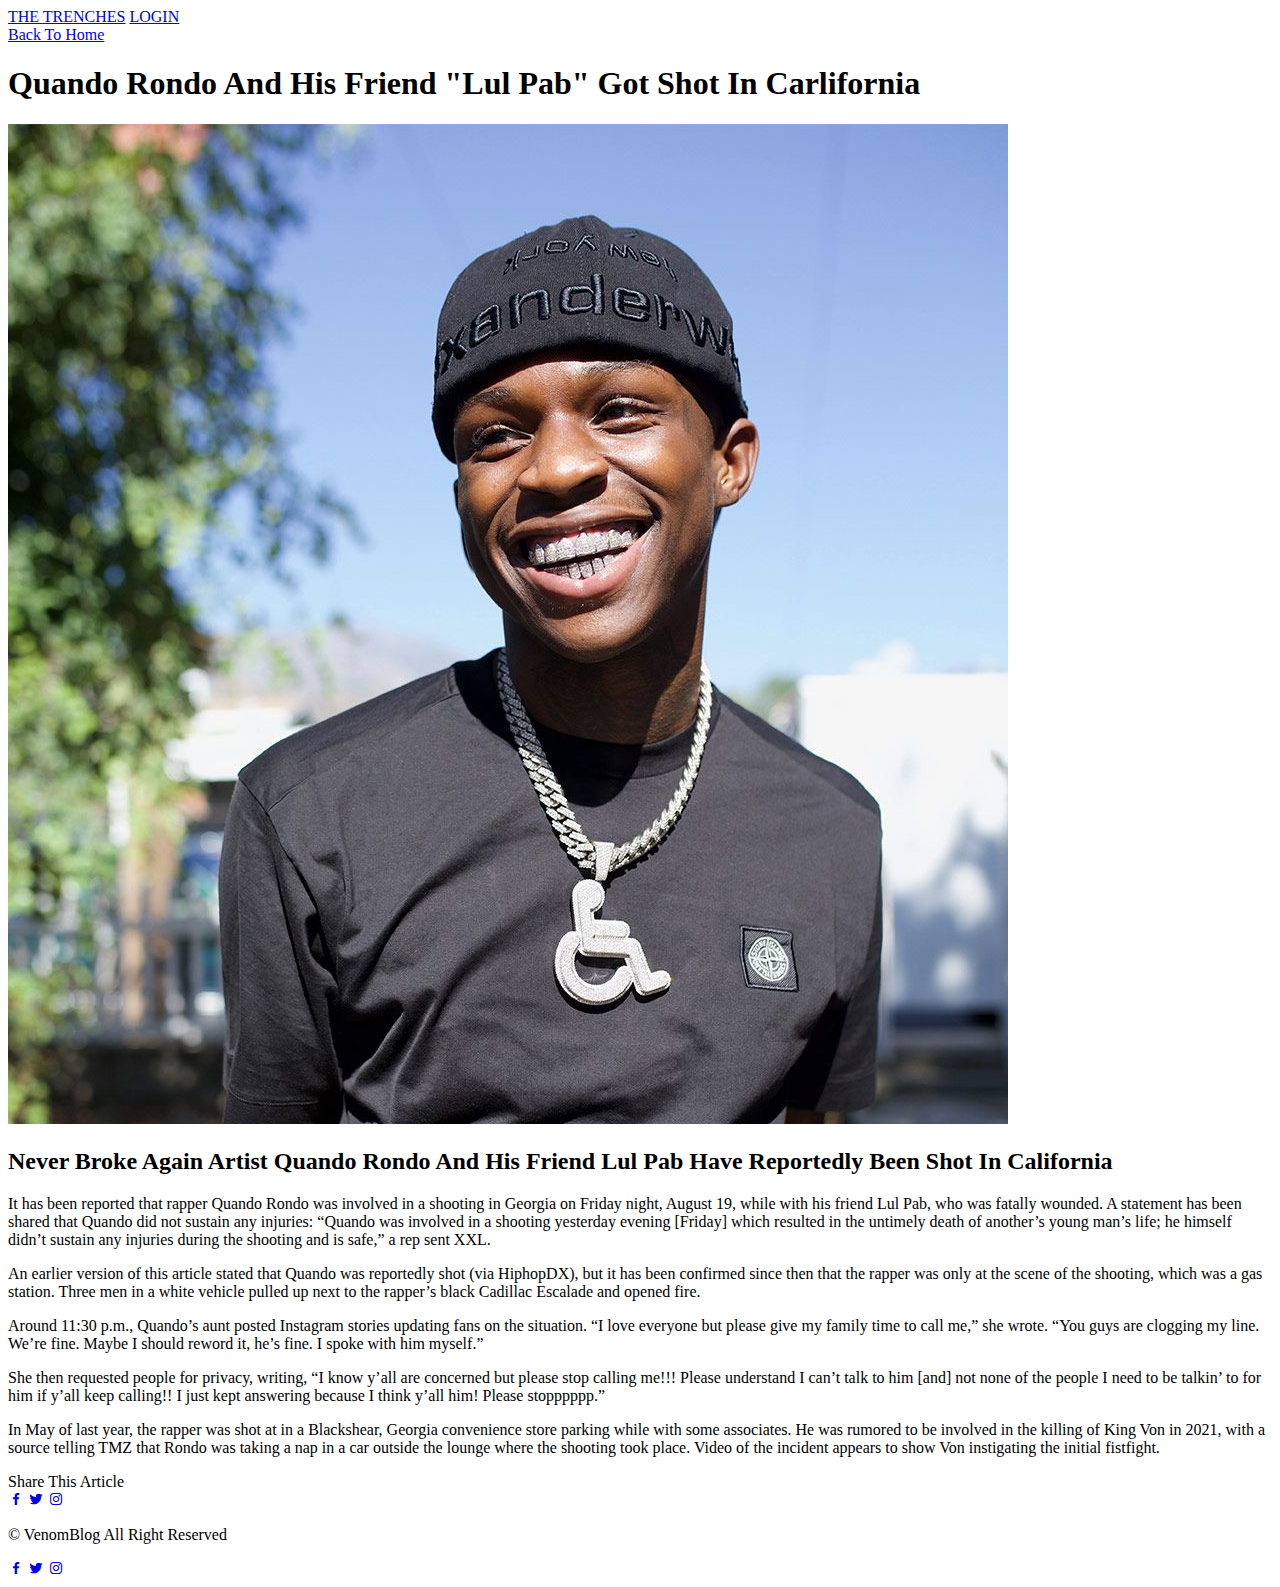
==== index (1).html @ 4a748fa2 "Add files via upload" ====
<!DOCTYPE html>
<html lang="en">
<head>
    <meta charset="UTF-8">
    <meta http-equiv="X-UA-Compatible" content="IE=edge">
    <meta name="viewport" content="width=device-width, initial-scale=1.0">
    <link rel="preconnect" href="https://fonts.gstatic.com">
    <link href="https://fonts.googleapis.com/css2?family=Mulish:wght@300;900&display=swap" rel="stylesheet">
    <link rel="stylesheet" href="blog.css">
    <link href='https://unpkg.com/boxicons@2.1.2/css/boxicons.min.css' rel='stylesheet'>
    <title>Post-page</title>
</head>
<body>

    <header>
        <div class="nav container">
        <a href="blog.html" class="logo">THE <span>TRENCHES</span></a>
        <a href="#" class="login">LOGIN</a>
        </div>
    </header>

    <section class="post-header">
        <div class="header-content post-container">
                  <a href="blog.html" class="back-home">Back To Home</a>
                  <h1 class="header-title">Quando Rondo And His Friend "Lul Pab" Got Shot In Carlifornia</h1>
                  <img src="quando.jpeg" class="header-img">
        </div>
    </section>
    

    <section class="post-content post-container">
        <h2 class="sub-heading">Never Broke Again Artist Quando Rondo And His Friend Lul Pab Have Reportedly Been Shot In California</h2>
        <p class="post-text">It has been reported that rapper Quando Rondo was involved in a shooting in Georgia on Friday night, August 19, while with his friend Lul Pab, who was fatally wounded. A statement has been shared that Quando did not sustain any injuries: “Quando was involved in a shooting yesterday evening [Friday] which resulted in the untimely death of another’s young man’s life; he himself didn’t sustain any injuries during the shooting and is safe,” a rep sent XXL.</p>
        <p class="post-text">An earlier version of this article stated that Quando was reportedly shot (via HiphopDX), but it has been confirmed since then that the rapper was only at the scene of the shooting, which was a gas station. Three men in a white vehicle pulled up next to the rapper’s black Cadillac Escalade and opened fire.</p>
        <p class="post-text">Around 11:30 p.m., Quando’s aunt posted Instagram stories updating fans on the situation. “I love everyone but please give my family time to call me,” she wrote. “You guys are clogging my line. We’re fine. Maybe I should reword it, he’s fine. I spoke with him myself.”</p>
        <p class="post-text">She then requested people for privacy, writing, “I know y’all are concerned but please stop calling me!!! Please understand I can’t talk to him [and] not none of the people I need to be talkin’ to for him if y’all keep calling!! I just kept answering because I think y’all him! Please stopppppp.”</p>
        <p class="post-text">In May of last year, the rapper was shot at in a Blackshear, Georgia convenience store parking while with some associates. He was rumored to be involved in the killing of King Von in 2021, with a source telling TMZ that Rondo was taking a nap in a car outside the lounge where the shooting took place. Video of the incident appears to show Von instigating the initial fistfight.</p>
    </section>

    <div class="share post-container">
        <span class="share-title">Share This Article</span>
        <div class="social">
            <a href="#"><i class='bx bxl-facebook'></i></a>
            <a href="#"><i class='bx bxl-twitter'></i></a>
            <a href="#"><i class='bx bxl-instagram'></i></a>
        </div>
    </div>

    <div class="footer container">
        <p>&#169; VenomBlog All Right Reserved</p>
        <div class="social">
            <a href="#"><i class='bx bxl-facebook'></i></a>
            <a href="#"><i class='bx bxl-twitter'></i></a>
            <a href="#"><i class='bx bxl-instagram'></i></a>
        </div>
    </div>


    <script
    src="https://code.jquery.com/jquery-3.6.0.js"
    integrity="sha256-H+K7U5CnXl1h5ywQfKtSj8PCmoN9aaq30gDh27Xc0jk="
    crossorigin="anonymous"></script>

    <script>

     let header = document.querySelector("header");

   window.addEventListener("scroll", () => {
             header.classList.toggle("shadow", window.scrollY > 0);
        });

    </script>
</body>
</html>
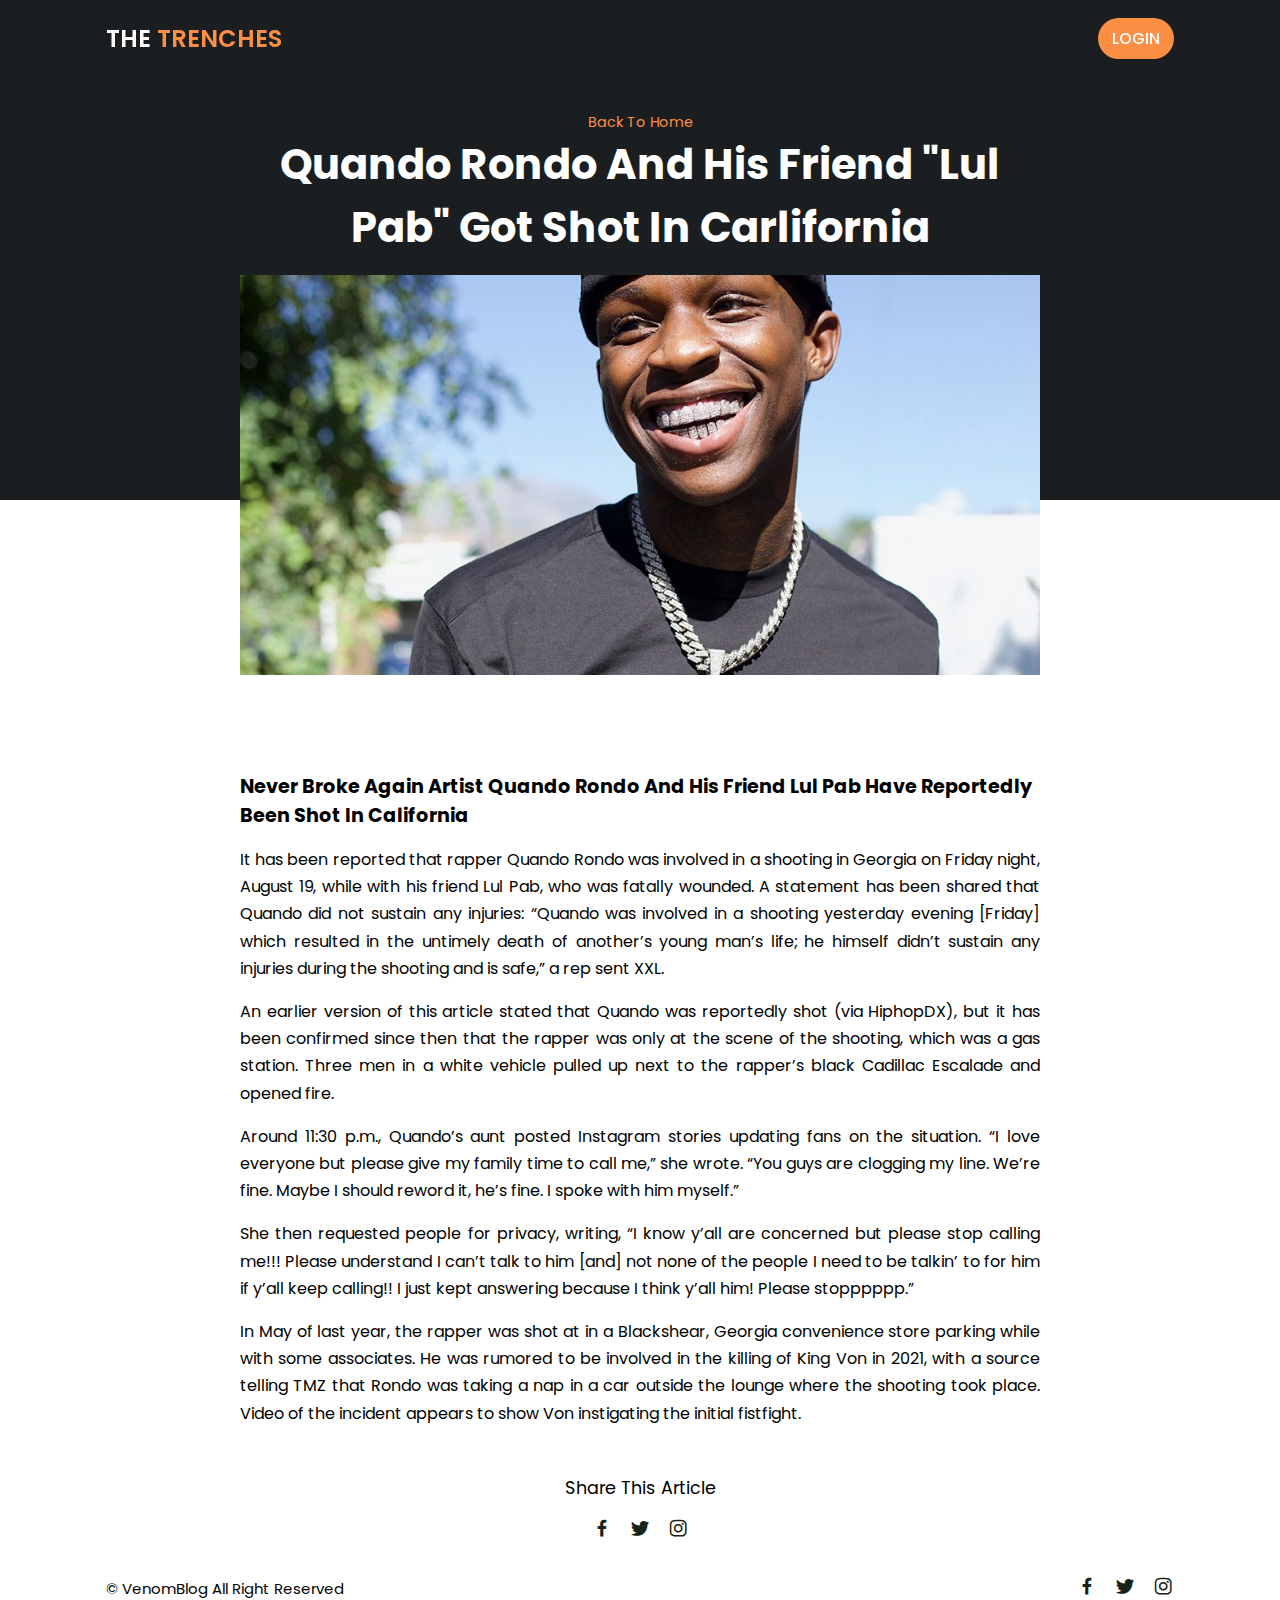
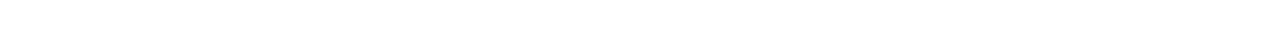
==== commit 46af4deb: "Update index (1).html" ====
--- a/index (1).html
+++ b/index (1).html
@@ -6,7 +6,7 @@
     <meta name="viewport" content="width=device-width, initial-scale=1.0">
     <link rel="preconnect" href="https://fonts.gstatic.com">
     <link href="https://fonts.googleapis.com/css2?family=Mulish:wght@300;900&display=swap" rel="stylesheet">
-    <link rel="stylesheet" href="blog.css">
+    <link rel="stylesheet" href="index.css">
     <link href='https://unpkg.com/boxicons@2.1.2/css/boxicons.min.css' rel='stylesheet'>
     <title>Post-page</title>
 </head>
@@ -71,4 +71,4 @@
 
     </script>
 </body>
-</html>+</html>
--- a/index.css
+++ b/index.css
@@ -0,0 +1,259 @@
+@import url('https://fonts.googleapis.com/css2?family=Dancing+Script:wght@400;700&family=Poppins:ital,wght@0,400;0,500;0,600;0,700;1,900&family=Tangerine:wght@700&display=swap');
+* {
+    font-family: 'Poppins', sans-serif;
+    margin: 0;
+    padding: 0;
+    scroll-padding-top: 2rem;
+    scroll-behavior: smooth;
+    box-sizing: border-box;
+}
+:root {
+    --container-color: #1a1e21;
+    --second-color: #fd8f44;
+    --text-color: #172317;
+    --bg-color: #fff;
+}
+::selection {
+    color: var(--bg-color);
+    background: var(--second-color);
+}
+a {
+    text-decoration: none;
+}
+li {
+    list-style: none;
+}
+img {
+    width: 100%;
+}
+section {
+    padding: 3rem 0 2rem;
+}
+.container {
+    max-width: 1068px;
+    margin: auto;
+    width: 100%;
+}
+header {
+    position: fixed;
+    top: 0;
+    left: 0;
+    width: 100%;
+    z-index: 200;
+}
+header.shadow {
+    background: var(--bg-color);
+    transition: 0.4s;
+    box-shadow: 0 1px 4px hsl(0 4% 14% / 10%);
+}
+header.shadow .logo {
+    color: var(--text-color);
+}
+.nav {
+    display: flex;
+    align-items: center;
+    justify-content: space-between;
+    padding: 18px 0;
+}
+.logo {
+    font-size: 1.5rem;
+    font-weight: 600;
+    color: var(--bg-color);
+}
+.logo span {
+    color: var(--second-color);
+}
+.login {
+    padding: 8px 14px;
+    text-transform: uppercase;
+    font-weight: 500;
+    border-radius: 40px;
+    background: var(--second-color);
+    color: var(--bg-color);
+}
+.login:hover {
+    background: hsl(24, 98%, 58%);
+    transition: 0.3s;
+}
+.home {
+    width: 100%;
+    min-height: 440px;
+    background: var(--container-color);
+    display: grid;
+    justify-content: center;
+    align-items: center;
+}
+.home-text {
+    color: var(--bg-color);
+    text-align: center;
+}
+.home-title {
+    font-size: 3.5rem;
+}
+.home-title span {
+    color: var(--second-color);
+}
+.home-subtitle {
+    font-size: 1rem;
+    font-weight: 400;
+}
+.post-filter {
+    display: flex;
+    justify-content: center;
+    align-items: center;
+    column-gap: 1.5rem;
+    margin-top: 2rem !important;
+}
+.filter-item {
+    font-size: 0.9rem;
+    font-weight: 500;
+    cursor: pointer;
+}
+.active-filter {
+    background: var(--second-color);
+    color: var(--bg-color);
+    padding: 4px 10px;
+    border-radius: 4px;
+}
+.post {
+    display: grid;
+    grid-template-columns: repeat(auto-fit,minmax(280px, auto));
+    justify-content: center;
+    gap: 1.5rem;
+}
+.post-box {
+    background: var(--bg-color);
+    box-shadow: 0 4px 14px hsl(355deg 25% 15% / 10%);
+    padding: 15px;
+    border-radius: 0.5rem;
+}
+.post-img {
+    width: 100%;
+    height: 200px;
+    object-fit: cover;
+    object-position: center;
+    border-radius: 0.5rem;
+}
+.category {
+    font-size: 0.9rem;
+    font-weight: 500;
+    text-transform: uppercase;
+    color: var(--second-color);
+}
+.post-title {
+    font-size: 1.3rem;
+    font-weight: 600;
+    color: var(--text-color);
+    display: -webkit-box;
+    -webkit-line-clamp: 3;
+    -webkit-box-orient: vertical;
+    overflow: hidden;
+}
+.post-date {
+    display: flex;
+    font-size: 0.875rem;
+    text-transform: uppercase;
+    font-weight: 400;
+    margin-top: 4px;
+}
+.post-description {
+    font-size: 0.9rem;
+    line-height: 1.5rem;
+    margin: 5px 0 10px;
+    display: -webkit-box;    
+    -webkit-line-clamp: 3;
+    -webkit-box-orient: vertical;
+    overflow: hidden;
+}
+.profile {
+    display: flex;
+    align-items: center;
+    gap: 10px;
+}
+.profile-img {
+    width: 35px;
+    height: 35px;
+    object-fit: cover;
+    border-radius: 50%;
+    border: 2px solid var(--second-color);
+}
+.profile-name {
+    font-size: 0.82rem;
+    font-weight: 500;
+}
+.footer {
+    display: flex;
+    justify-content: space-between;
+    align-items: center;
+    padding: 30px 0;
+}
+.footer p {
+    font-size: 0.938rem;
+}
+.social {
+    display: flex;
+    align-items: center;
+    column-gap: 1rem;
+}
+.social .bx {
+    font-size: 1.4rem;
+    color: var(--text-color);
+}
+.social .bx:hover {
+    color: var(--second-color);
+    transition: 0.3s all linear;
+}
+.post-header {
+    width: 100%;
+    height: 500px;
+    background: var(--container-color);
+}
+.post-container {
+    max-width: 800px;
+    margin: auto;
+    width: 100%;
+}
+.header-content {
+    display: flex;
+    flex-direction: column;
+    align-items: center;
+    margin-top: 4rem !important;
+}
+.back-home {
+    color: var(--second-color);
+    font-size: 0.9rem;
+}
+.header-title {
+    width: 90%;
+    font-size: 2.6rem;
+    color: var(--bg-color);
+    text-align: center;
+    margin-bottom: 1rem;
+}
+.header-img {
+    width: 100%;
+    height: 400px;
+    object-fit: cover;
+    object-position: center;
+}
+.post-content {
+    margin-top: 14rem !important;
+}
+.sub-heading {
+    font-size: 1.2rem;
+}
+.post-text {
+    font-size: 1rem;
+    line-height: 1.7rem;
+    margin: 1rem 0;
+    text-align: justify;
+}
+.share {
+    display: flex;
+    flex-direction: column;
+    align-items: center;
+    row-gap: 1rem;
+}
+.share-title {
+    font-size: 1.1rem;
+}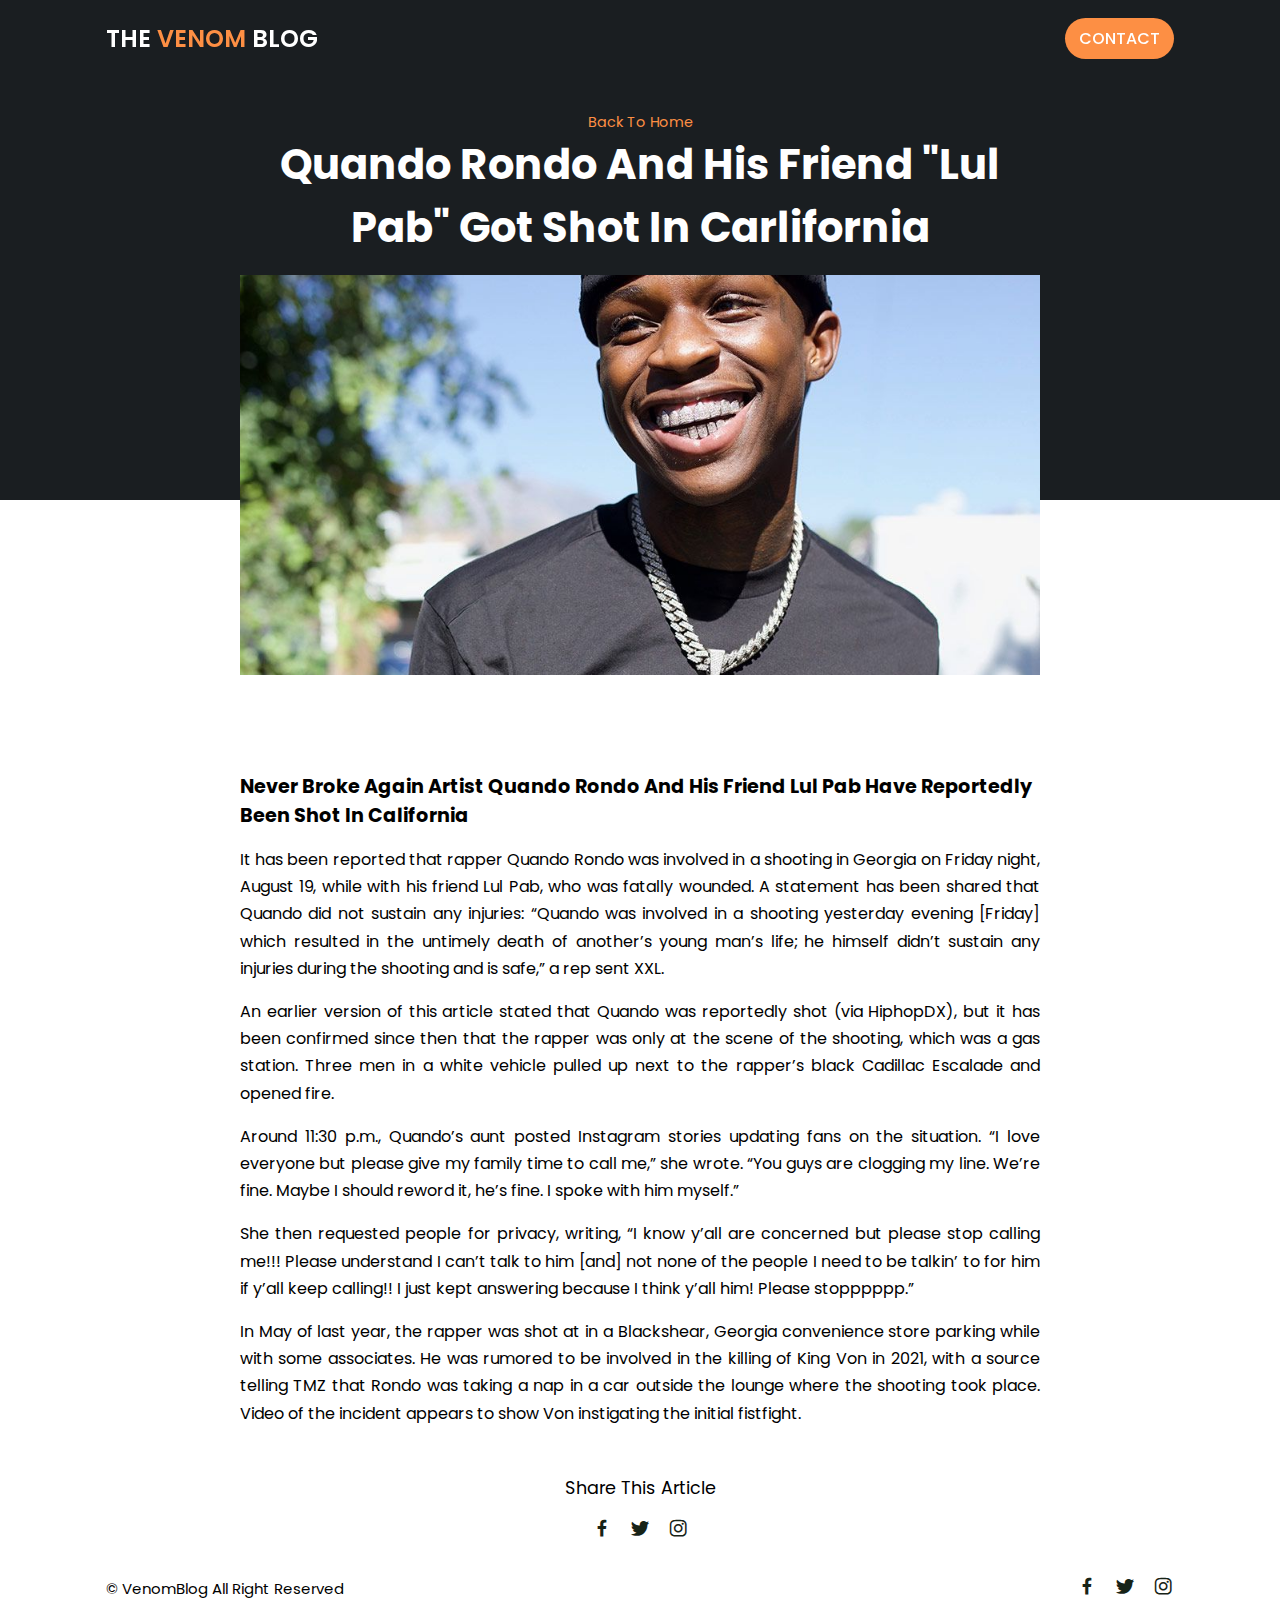
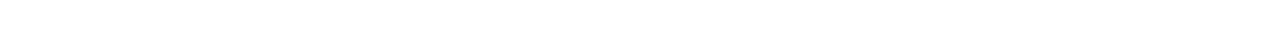
==== commit 35c9133b: "Add files via upload" ====
--- a/index (1).html
+++ b/index (1).html
@@ -14,8 +14,8 @@
 
     <header>
         <div class="nav container">
-        <a href="blog.html" class="logo">THE <span>TRENCHES</span></a>
-        <a href="#" class="login">LOGIN</a>
+        <a href="index.html" class="logo">THE <span>VENOM</span> BLOG</a>
+        <a href="index (2).html" class="login">CONTACT</a>
         </div>
     </header>
 
@@ -71,4 +71,4 @@
 
     </script>
 </body>
-</html>
+</html>